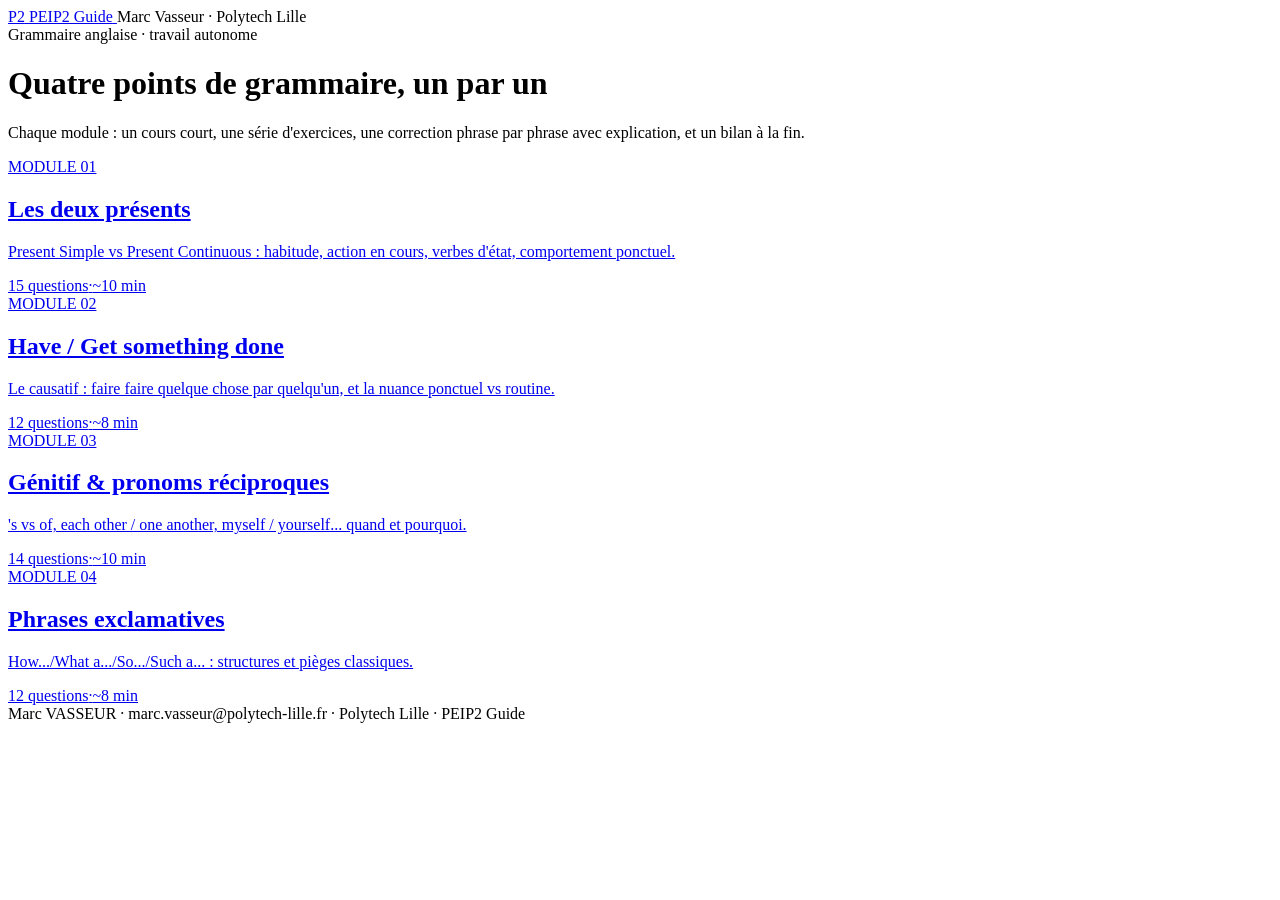
==== index.html @ 1e569353 "Initial commit: PEIP2 Guide - 4 modules (Two Presents, Causative, Genitive/Reciprocal, Exclamatives)" ====
<!DOCTYPE html>
<html lang="fr">
<head>
<meta charset="UTF-8">
<meta name="viewport" content="width=device-width, initial-scale=1.0">
<title>PEIP2 Guide — Grammaire anglaise autonome</title>
<link rel="stylesheet" href="style.css">
</head>
<body>

<div class="topbar">
  <a href="index.html" class="brand">
    <span class="crest">P2</span>
    <span>PEIP2 Guide</span>
  </a>
  <span class="tagline">Marc Vasseur &middot; Polytech Lille</span>
</div>

<main>
  <div class="hero">
    <div class="kicker">Grammaire anglaise &middot; travail autonome</div>
    <h1>Quatre points de grammaire, un par un</h1>
    <p>Chaque module : un cours court, une série d'exercices, une correction phrase par phrase avec explication, et un bilan à la fin.</p>
  </div>

  <div class="module-grid">
    <a class="module-card" href="module1.html">
      <div class="num">MODULE 01</div>
      <h2>Les deux présents</h2>
      <p>Present Simple vs Present Continuous : habitude, action en cours, verbes d'état, comportement ponctuel.</p>
      <div class="meta"><span>15 questions</span><span>&middot;</span><span>~10 min</span></div>
    </a>

    <a class="module-card" href="module2.html">
      <div class="num">MODULE 02</div>
      <h2>Have / Get something done</h2>
      <p>Le causatif : faire faire quelque chose par quelqu'un, et la nuance ponctuel vs routine.</p>
      <div class="meta"><span>12 questions</span><span>&middot;</span><span>~8 min</span></div>
    </a>

    <a class="module-card" href="module3.html">
      <div class="num">MODULE 03</div>
      <h2>Génitif &amp; pronoms réciproques</h2>
      <p>'s vs of, each other / one another, myself / yourself... quand et pourquoi.</p>
      <div class="meta"><span>14 questions</span><span>&middot;</span><span>~10 min</span></div>
    </a>

    <a class="module-card" href="module4.html">
      <div class="num">MODULE 04</div>
      <h2>Phrases exclamatives</h2>
      <p>How.../What a.../So.../Such a... : structures et pièges classiques.</p>
      <div class="meta"><span>12 questions</span><span>&middot;</span><span>~8 min</span></div>
    </a>
  </div>
</main>

<footer>Marc VASSEUR &middot; marc.vasseur@polytech-lille.fr &middot; Polytech Lille &middot; PEIP2 Guide</footer>

</body>
</html>
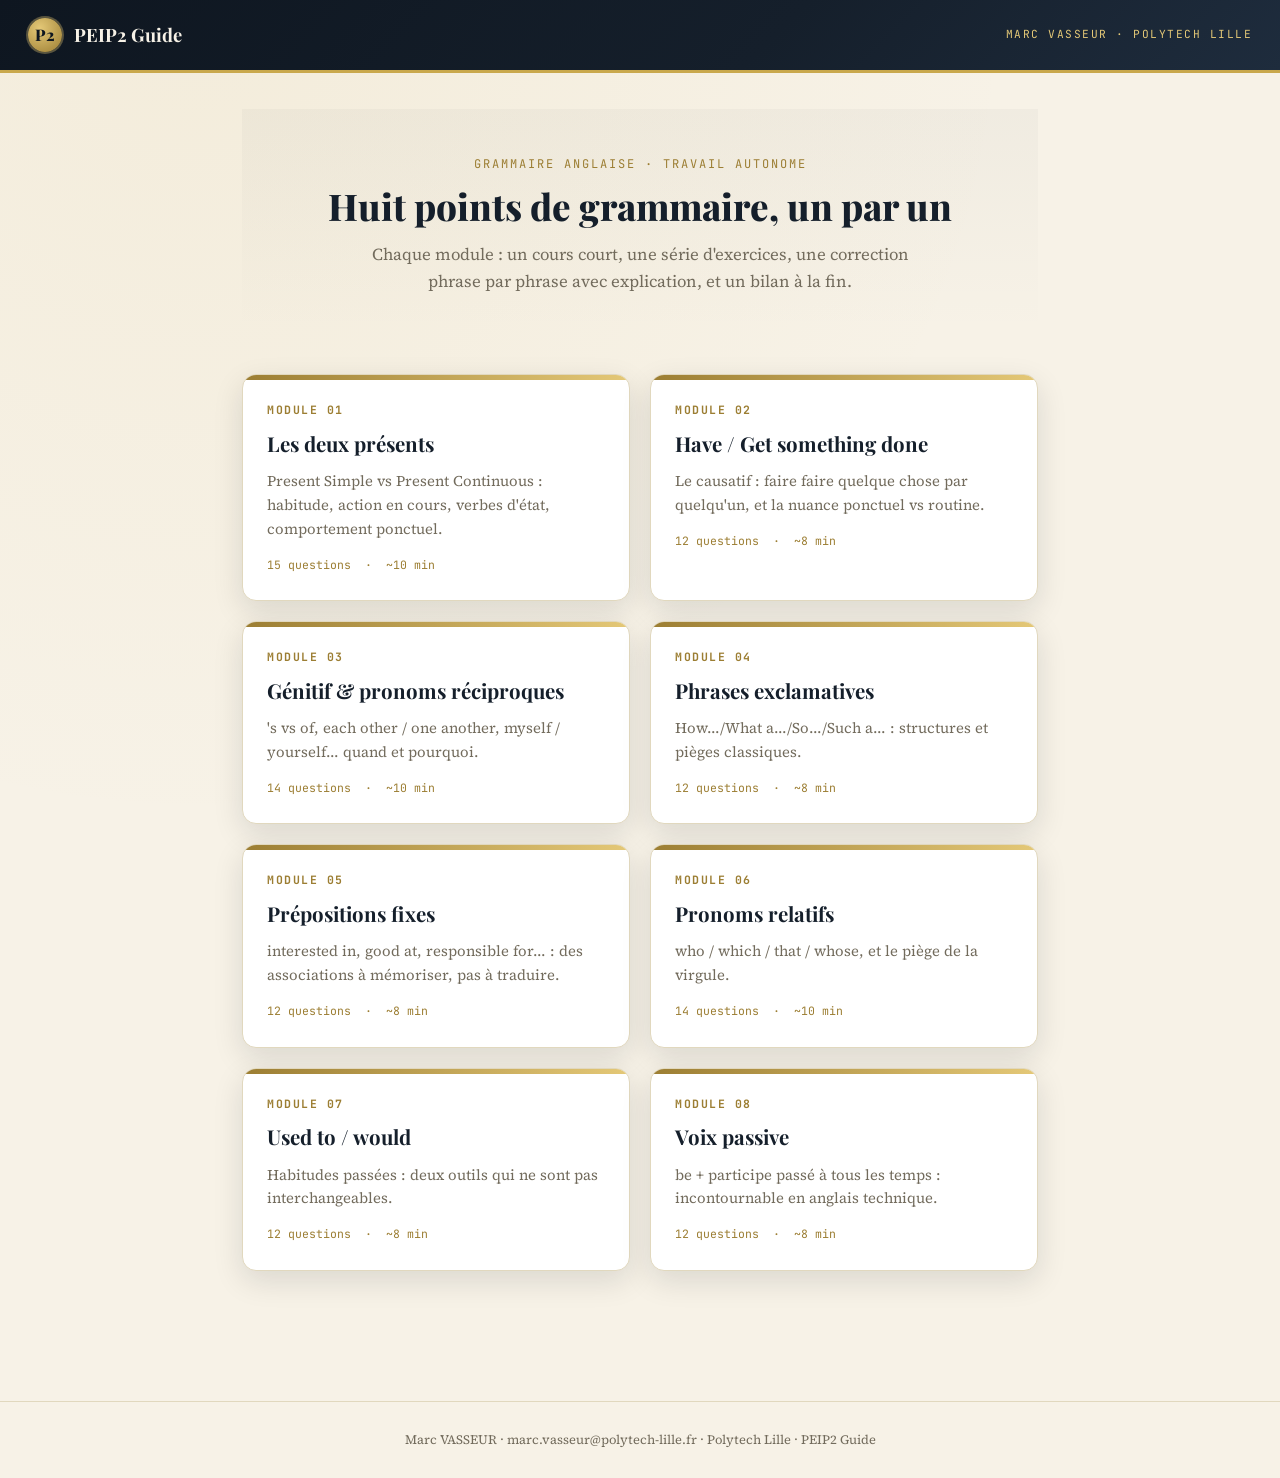
==== commit bc87bb95: "Add modules 5-8 (dependent prepositions, relative pronouns, used to/would, passive voice)" ====
--- a/index.html
+++ b/index.html
@@ -19,7 +19,7 @@
 <main>
   <div class="hero">
     <div class="kicker">Grammaire anglaise &middot; travail autonome</div>
-    <h1>Quatre points de grammaire, un par un</h1>
+    <h1>Huit points de grammaire, un par un</h1>
     <p>Chaque module : un cours court, une série d'exercices, une correction phrase par phrase avec explication, et un bilan à la fin.</p>
   </div>
 
@@ -51,6 +51,34 @@
       <p>How.../What a.../So.../Such a... : structures et pièges classiques.</p>
       <div class="meta"><span>12 questions</span><span>&middot;</span><span>~8 min</span></div>
     </a>
+
+    <a class="module-card" href="module5.html">
+      <div class="num">MODULE 05</div>
+      <h2>Prépositions fixes</h2>
+      <p>interested in, good at, responsible for... : des associations à mémoriser, pas à traduire.</p>
+      <div class="meta"><span>12 questions</span><span>&middot;</span><span>~8 min</span></div>
+    </a>
+
+    <a class="module-card" href="module6.html">
+      <div class="num">MODULE 06</div>
+      <h2>Pronoms relatifs</h2>
+      <p>who / which / that / whose, et le piège de la virgule.</p>
+      <div class="meta"><span>14 questions</span><span>&middot;</span><span>~10 min</span></div>
+    </a>
+
+    <a class="module-card" href="module7.html">
+      <div class="num">MODULE 07</div>
+      <h2>Used to / would</h2>
+      <p>Habitudes passées : deux outils qui ne sont pas interchangeables.</p>
+      <div class="meta"><span>12 questions</span><span>&middot;</span><span>~8 min</span></div>
+    </a>
+
+    <a class="module-card" href="module8.html">
+      <div class="num">MODULE 08</div>
+      <h2>Voix passive</h2>
+      <p>be + participe passé à tous les temps : incontournable en anglais technique.</p>
+      <div class="meta"><span>12 questions</span><span>&middot;</span><span>~8 min</span></div>
+    </a>
   </div>
 </main>
 
--- a/style.css
+++ b/style.css
@@ -0,0 +1,216 @@
+@import url('https://fonts.googleapis.com/css2?family=Playfair+Display:wght@600;700;800&family=Source+Serif+4:opsz,wght@8..60,400;8..60,600;8..60,700&family=JetBrains+Mono:wght@500;600;700&display=swap');
+
+:root{
+  --navy:#151F2B;
+  --navy-2:#1E2C3D;
+  --navy-3:#0E1620;
+  --gold:#C9A84C;
+  --gold-light:#E4C877;
+  --gold-dim:#9C7E33;
+  --cream:#F7F2E7;
+  --cream-2:#EDE4CF;
+  --ink:#201C14;
+  --muted:#726B5C;
+  --border:#E1D8BE;
+  --ok:#3D6B46;
+  --ok-bg:#EAF3EB;
+  --bad:#A3402F;
+  --bad-bg:#FBEEEB;
+  --shadow: 0 10px 30px rgba(14,22,32,.12);
+}
+
+*{box-sizing:border-box;}
+html{scroll-behavior:smooth;}
+body{
+  margin:0;
+  background:
+    radial-gradient(circle at 15% 0%, rgba(201,168,76,.08), transparent 45%),
+    var(--cream);
+  color:var(--ink);
+  font-family:'Source Serif 4', serif;
+  line-height:1.6;
+}
+
+a{color:inherit;}
+
+/* ---------- Top bar ---------- */
+.topbar{
+  background:linear-gradient(135deg, var(--navy-3), var(--navy) 60%, var(--navy-2));
+  color:var(--cream);
+  padding:18px 28px;
+  display:flex;align-items:center;justify-content:space-between;
+  border-bottom:3px solid var(--gold);
+  position:sticky;top:0;z-index:50;
+}
+.topbar .brand{
+  display:flex;align-items:center;gap:12px;
+  font-family:'Playfair Display',serif;
+  font-weight:700;font-size:1.15rem;
+  text-decoration:none;
+}
+.topbar .brand .crest{
+  width:34px;height:34px;border-radius:50%;
+  background:radial-gradient(circle at 35% 30%, var(--gold-light), var(--gold-dim));
+  display:flex;align-items:center;justify-content:center;
+  font-family:'Playfair Display',serif;font-weight:800;color:var(--navy-3);font-size:1rem;
+  box-shadow:0 0 0 2px rgba(228,200,119,.35);
+}
+.topbar .tagline{font-family:'JetBrains Mono',monospace;font-size:.7rem;letter-spacing:1.5px;color:var(--gold-light);text-transform:uppercase;}
+.topbar nav a{
+  color:var(--cream-2);text-decoration:none;font-size:.92rem;margin-left:22px;
+  border-bottom:1px solid transparent;padding-bottom:3px;
+}
+.topbar nav a:hover{border-bottom-color:var(--gold);color:#fff;}
+
+/* ---------- Layout ---------- */
+main{max-width:840px;margin:0 auto;padding:36px 22px 90px;}
+
+.hero{
+  text-align:center;padding:46px 20px 40px;
+  background:linear-gradient(180deg, rgba(21,31,43,.03), transparent);
+}
+.hero .kicker{
+  font-family:'JetBrains Mono',monospace;font-size:.75rem;letter-spacing:2px;
+  color:var(--gold-dim);text-transform:uppercase;margin-bottom:10px;
+}
+.hero h1{
+  font-family:'Playfair Display',serif;font-size:2.3rem;font-weight:800;
+  color:var(--navy);margin:0 0 14px;line-height:1.2;
+}
+.hero p{color:var(--muted);font-size:1.05rem;max-width:560px;margin:0 auto;}
+
+/* ---------- Module cards (index page) ---------- */
+.module-grid{
+  display:grid;grid-template-columns:1fr 1fr;gap:20px;margin-top:38px;
+}
+@media (max-width:640px){ .module-grid{grid-template-columns:1fr;} }
+
+.module-card{
+  background:#fff;border:1px solid var(--border);border-radius:14px;
+  padding:26px 24px;text-decoration:none;color:var(--ink);
+  box-shadow:var(--shadow);
+  position:relative;overflow:hidden;
+  transition:transform .15s ease, box-shadow .15s ease;
+  display:block;
+}
+.module-card:hover{transform:translateY(-3px);box-shadow:0 16px 34px rgba(14,22,32,.16);}
+.module-card::before{
+  content:'';position:absolute;top:0;left:0;right:0;height:5px;
+  background:linear-gradient(90deg, var(--gold-dim), var(--gold-light));
+}
+.module-card .num{
+  font-family:'JetBrains Mono',monospace;font-size:.72rem;color:var(--gold-dim);
+  letter-spacing:1.5px;font-weight:700;
+}
+.module-card h2{
+  font-family:'Playfair Display',serif;font-size:1.28rem;color:var(--navy);
+  margin:8px 0 10px;
+}
+.module-card p{color:var(--muted);font-size:.93rem;margin:0 0 14px;}
+.module-card .meta{
+  font-family:'JetBrains Mono',monospace;font-size:.72rem;color:var(--gold-dim);
+  display:flex;gap:14px;
+}
+
+/* ---------- Course block ---------- */
+.course{
+  background:#fff;border:1px solid var(--border);border-radius:12px;
+  padding:26px 28px;margin-bottom:30px;box-shadow:var(--shadow);
+}
+.course h2{
+  font-family:'Playfair Display',serif;color:var(--navy);font-size:1.35rem;
+  margin-top:0;padding-bottom:12px;border-bottom:2px solid var(--gold);
+}
+.course h3{font-family:'Playfair Display',serif;color:var(--navy);font-size:1.05rem;margin:22px 0 8px;}
+.course table{width:100%;border-collapse:collapse;margin:14px 0;font-size:.93rem;}
+.course th{background:var(--navy);color:var(--cream);text-align:left;padding:9px 12px;font-weight:600;}
+.course td{padding:9px 12px;border-bottom:1px solid var(--border);vertical-align:top;}
+.course tr:nth-child(even) td{background:var(--cream);}
+.course .ex{color:var(--gold-dim);font-family:'JetBrains Mono',monospace;font-size:.85rem;}
+.course code{background:var(--cream-2);padding:1px 6px;border-radius:4px;font-family:'JetBrains Mono',monospace;font-size:.87rem;}
+
+/* ---------- Progress bar ---------- */
+.progress-wrap{
+  position:sticky;top:73px;z-index:40;
+  background:var(--cream);padding:14px 0 10px;
+  border-bottom:1px solid var(--border);margin-bottom:26px;
+}
+.progress-head{display:flex;justify-content:space-between;align-items:center;margin-bottom:8px;}
+.progress-head .label{font-family:'JetBrains Mono',monospace;font-size:.78rem;color:var(--muted);}
+.progress-head .score{font-family:'JetBrains Mono',monospace;font-size:.95rem;font-weight:700;color:var(--navy);}
+.progress-dots{display:flex;gap:5px;flex-wrap:wrap;}
+.dot{
+  width:22px;height:22px;border-radius:6px;
+  background:#fff;border:1.5px solid var(--border);
+  display:flex;align-items:center;justify-content:center;
+  font-family:'JetBrains Mono',monospace;font-size:.62rem;color:var(--muted);
+  transition:all .15s ease;
+}
+.dot.ok{background:var(--ok);border-color:var(--ok);color:#fff;}
+.dot.bad{background:var(--bad);border-color:var(--bad);color:#fff;}
+
+/* ---------- Question cards ---------- */
+.q-card{
+  background:#fff;border:1px solid var(--border);border-radius:10px;
+  padding:20px 22px;margin-bottom:16px;box-shadow:var(--shadow);
+  transition:border-color .15s ease;
+}
+.q-card.ok{border-left:4px solid var(--ok);}
+.q-card.bad{border-left:4px solid var(--bad);}
+.q-num{
+  font-family:'JetBrains Mono',monospace;font-size:.76rem;color:var(--gold-dim);
+  font-weight:700;letter-spacing:.5px;display:block;margin-bottom:8px;
+}
+.q-sentence{font-size:1.04rem;margin-bottom:4px;}
+.q-sentence input{
+  font-family:'JetBrains Mono',monospace;font-size:.96rem;
+  border:none;border-bottom:2px solid var(--gold-dim);background:transparent;
+  padding:2px 4px;min-width:120px;text-align:center;color:var(--ink);
+}
+.q-sentence input:focus{outline:none;border-bottom-color:var(--navy);}
+.q-sentence input:disabled{color:var(--muted);}
+
+.q-actions{margin-top:12px;}
+.btn-check{
+  background:var(--navy);color:var(--cream);border:1px solid var(--gold);
+  font-family:'Source Serif 4',serif;font-weight:600;font-size:.9rem;
+  padding:8px 18px;border-radius:6px;cursor:pointer;
+}
+.btn-check:hover{background:var(--navy-2);}
+.btn-check:disabled{opacity:.4;cursor:not-allowed;}
+
+.verdict{display:none;margin-top:12px;padding-top:12px;border-top:1px dashed var(--border);font-size:.92rem;}
+.verdict.show{display:block;}
+.verdict .tag{font-family:'JetBrains Mono',monospace;font-weight:700;font-size:.78rem;}
+.verdict.ok .tag{color:var(--ok);}
+.verdict.bad .tag{color:var(--bad);}
+.verdict .your{color:var(--bad);}
+.verdict .good{color:var(--ok);font-weight:600;}
+.verdict .rule{margin-top:8px;color:var(--ink);}
+
+/* ---------- Completion banner ---------- */
+.completion{
+  display:none;background:var(--navy);color:var(--cream);text-align:center;
+  padding:32px 24px;border-radius:12px;margin:30px 0;
+  box-shadow:var(--shadow);
+}
+.completion.show{display:block;}
+.completion .big{font-family:'Playfair Display',serif;font-size:2.1rem;color:var(--gold-light);margin:8px 0 4px;}
+.completion .msg{color:var(--cream-2);font-size:.95rem;}
+
+/* ---------- Nav buttons ---------- */
+.pagenav{display:flex;justify-content:space-between;margin-top:34px;gap:10px;flex-wrap:wrap;}
+.pagenav a{
+  font-family:'Source Serif 4',serif;font-size:.92rem;
+  color:var(--navy);text-decoration:none;border:1px solid var(--navy);
+  padding:9px 18px;border-radius:6px;
+}
+.pagenav a:hover{background:var(--navy);color:var(--cream);}
+.pagenav a.reset{border-color:var(--gold-dim);color:var(--gold-dim);}
+.pagenav a.reset:hover{background:var(--gold-dim);color:#fff;}
+
+footer{
+  text-align:center;padding:28px 20px;font-size:.8rem;color:var(--muted);
+  border-top:1px solid var(--border);margin-top:40px;
+}
+footer strong{color:var(--navy);}
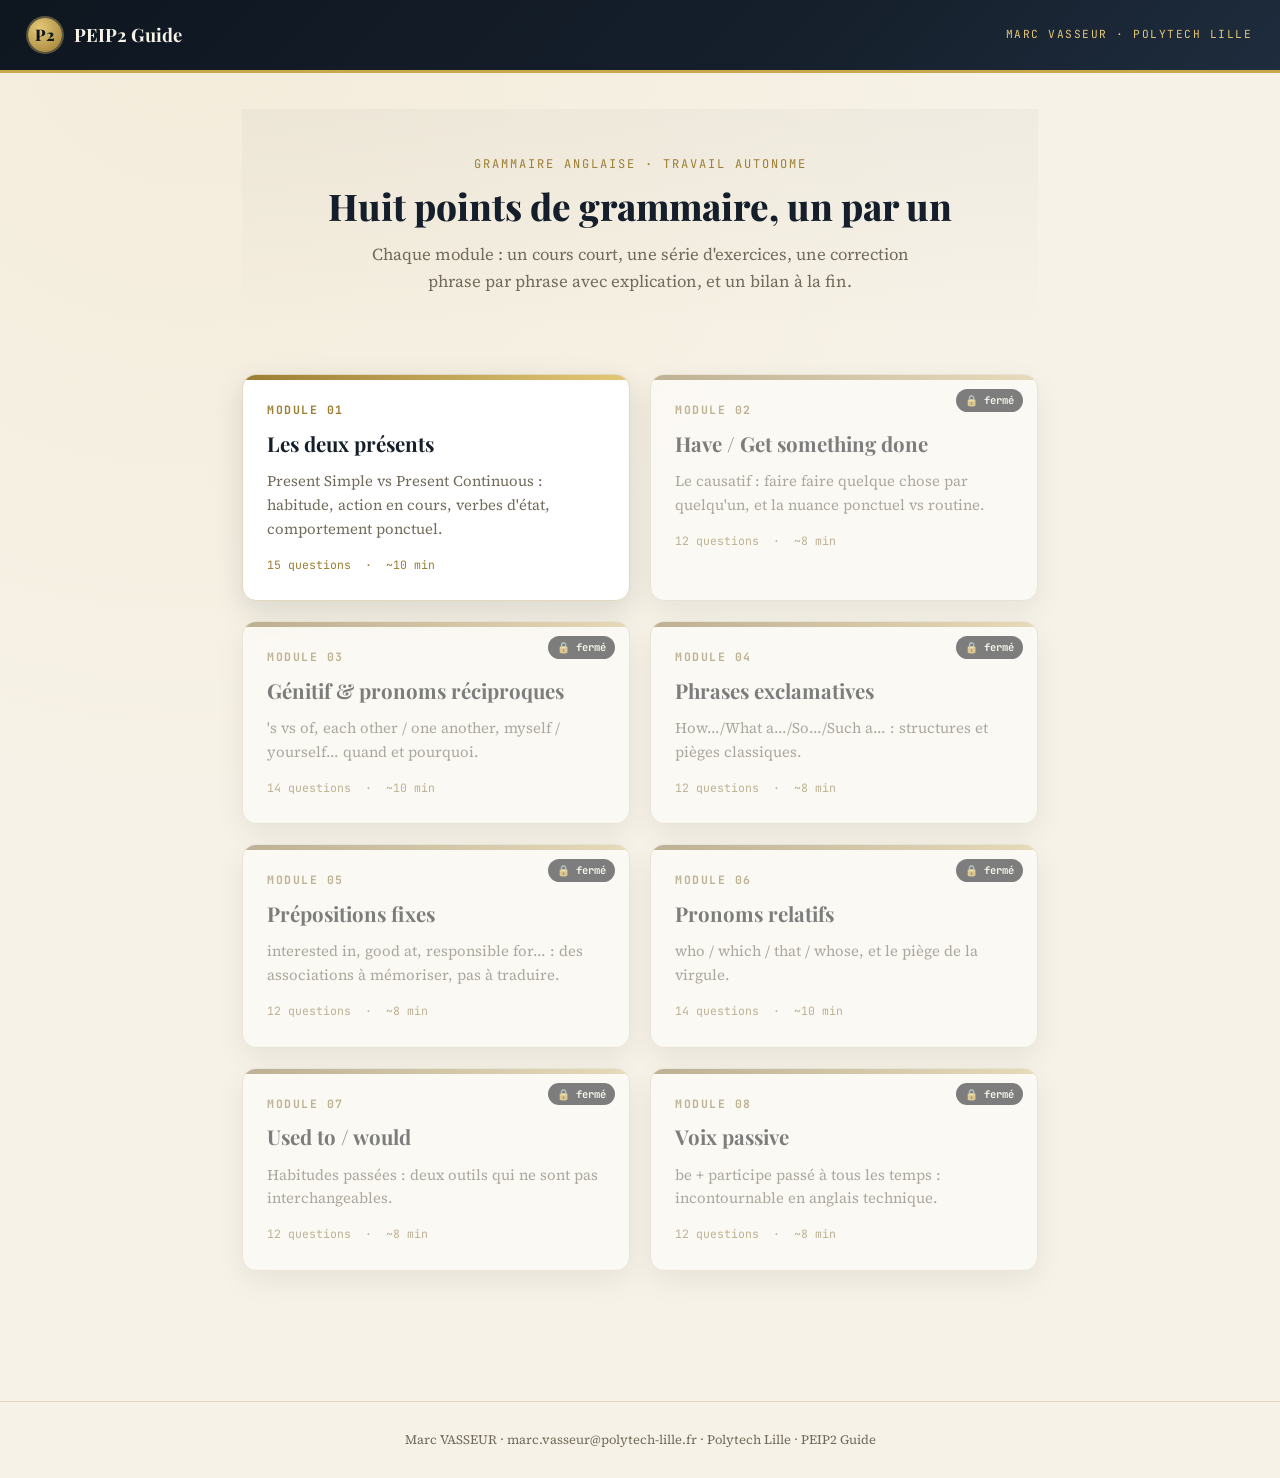
==== commit 89cc491c: "Add admin-gated per-module unlock system (access.json, admin.html, api/update-access.js)" ====
--- a/index.html
+++ b/index.html
@@ -24,56 +24,56 @@
   </div>
 
   <div class="module-grid">
-    <a class="module-card" href="module1.html">
+    <a class="module-card" href="module1.html" data-module="1">
       <div class="num">MODULE 01</div>
       <h2>Les deux présents</h2>
       <p>Present Simple vs Present Continuous : habitude, action en cours, verbes d'état, comportement ponctuel.</p>
       <div class="meta"><span>15 questions</span><span>&middot;</span><span>~10 min</span></div>
     </a>
 
-    <a class="module-card" href="module2.html">
+    <a class="module-card" href="module2.html" data-module="2">
       <div class="num">MODULE 02</div>
       <h2>Have / Get something done</h2>
       <p>Le causatif : faire faire quelque chose par quelqu'un, et la nuance ponctuel vs routine.</p>
       <div class="meta"><span>12 questions</span><span>&middot;</span><span>~8 min</span></div>
     </a>
 
-    <a class="module-card" href="module3.html">
+    <a class="module-card" href="module3.html" data-module="3">
       <div class="num">MODULE 03</div>
       <h2>Génitif &amp; pronoms réciproques</h2>
       <p>'s vs of, each other / one another, myself / yourself... quand et pourquoi.</p>
       <div class="meta"><span>14 questions</span><span>&middot;</span><span>~10 min</span></div>
     </a>
 
-    <a class="module-card" href="module4.html">
+    <a class="module-card" href="module4.html" data-module="4">
       <div class="num">MODULE 04</div>
       <h2>Phrases exclamatives</h2>
       <p>How.../What a.../So.../Such a... : structures et pièges classiques.</p>
       <div class="meta"><span>12 questions</span><span>&middot;</span><span>~8 min</span></div>
     </a>
 
-    <a class="module-card" href="module5.html">
+    <a class="module-card" href="module5.html" data-module="5">
       <div class="num">MODULE 05</div>
       <h2>Prépositions fixes</h2>
       <p>interested in, good at, responsible for... : des associations à mémoriser, pas à traduire.</p>
       <div class="meta"><span>12 questions</span><span>&middot;</span><span>~8 min</span></div>
     </a>
 
-    <a class="module-card" href="module6.html">
+    <a class="module-card" href="module6.html" data-module="6">
       <div class="num">MODULE 06</div>
       <h2>Pronoms relatifs</h2>
       <p>who / which / that / whose, et le piège de la virgule.</p>
       <div class="meta"><span>14 questions</span><span>&middot;</span><span>~10 min</span></div>
     </a>
 
-    <a class="module-card" href="module7.html">
+    <a class="module-card" href="module7.html" data-module="7">
       <div class="num">MODULE 07</div>
       <h2>Used to / would</h2>
       <p>Habitudes passées : deux outils qui ne sont pas interchangeables.</p>
       <div class="meta"><span>12 questions</span><span>&middot;</span><span>~8 min</span></div>
     </a>
 
-    <a class="module-card" href="module8.html">
+    <a class="module-card" href="module8.html" data-module="8">
       <div class="num">MODULE 08</div>
       <h2>Voix passive</h2>
       <p>be + participe passé à tous les temps : incontournable en anglais technique.</p>
@@ -84,5 +84,8 @@
 
 <footer>Marc VASSEUR &middot; marc.vasseur@polytech-lille.fr &middot; Polytech Lille &middot; PEIP2 Guide</footer>
 
+<script src="access.js"></script>
+<script>PEIP2Access.decorateHome();</script>
+
 </body>
-</html>
+</html>
--- a/style.css
+++ b/style.css
@@ -98,6 +98,15 @@
   content:'';position:absolute;top:0;left:0;right:0;height:5px;
   background:linear-gradient(90deg, var(--gold-dim), var(--gold-light));
 }
+.module-card.locked{
+  opacity:.55;filter:grayscale(.4);cursor:not-allowed;
+}
+.module-card.locked:hover{transform:none;box-shadow:var(--shadow);}
+.lock-badge{
+  position:absolute;top:14px;right:14px;
+  font-family:'JetBrains Mono',monospace;font-size:.66rem;font-weight:700;
+  background:var(--navy);color:var(--cream);padding:3px 9px;border-radius:12px;
+}
 .module-card .num{
   font-family:'JetBrains Mono',monospace;font-size:.72rem;color:var(--gold-dim);
   letter-spacing:1.5px;font-weight:700;
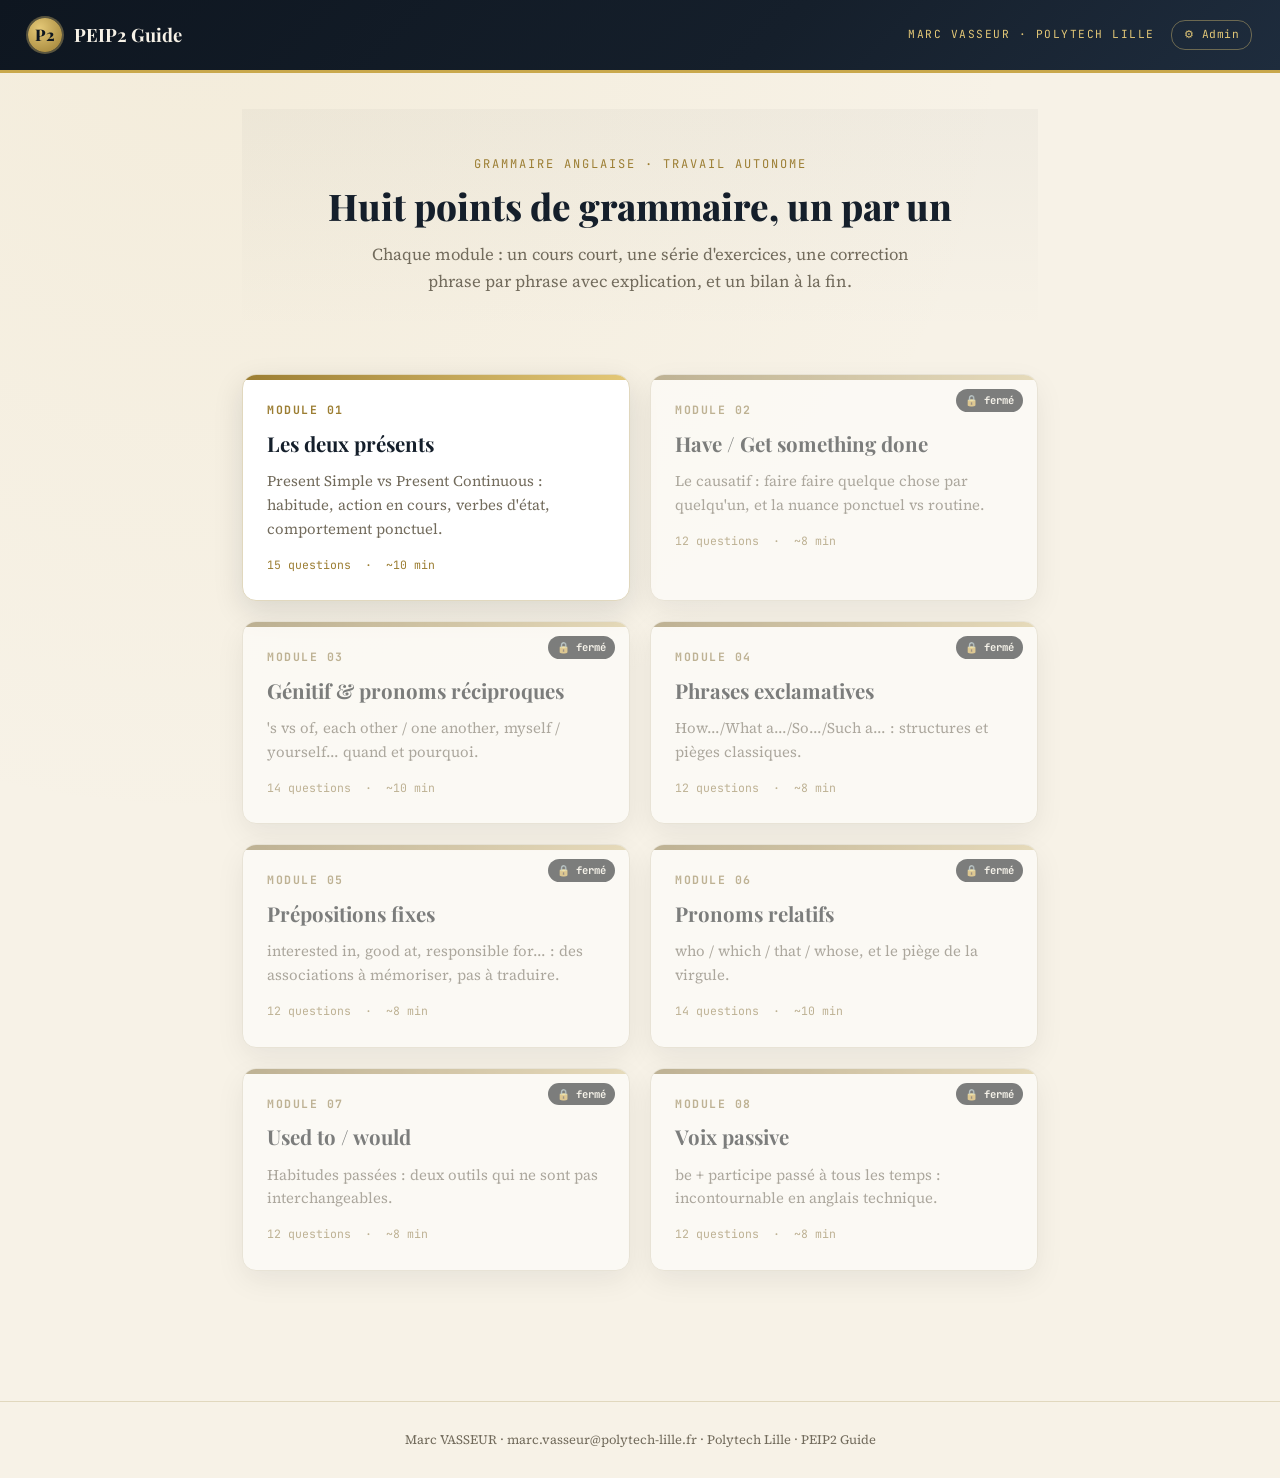
==== commit 96b23717: "Add admin link to home page topbar" ====
--- a/index.html
+++ b/index.html
@@ -13,7 +13,10 @@
     <span class="crest">P2</span>
     <span>PEIP2 Guide</span>
   </a>
-  <span class="tagline">Marc Vasseur &middot; Polytech Lille</span>
+  <div style="display:flex;align-items:center;gap:16px;">
+    <span class="tagline">Marc Vasseur &middot; Polytech Lille</span>
+    <a href="admin.html" style="font-family:'JetBrains Mono',monospace;font-size:.7rem;letter-spacing:.5px;color:var(--gold-light);text-decoration:none;border:1px solid rgba(228,200,119,.4);padding:5px 12px;border-radius:14px;white-space:nowrap;">⚙ Admin</a>
+  </div>
 </div>
 
 <main>
